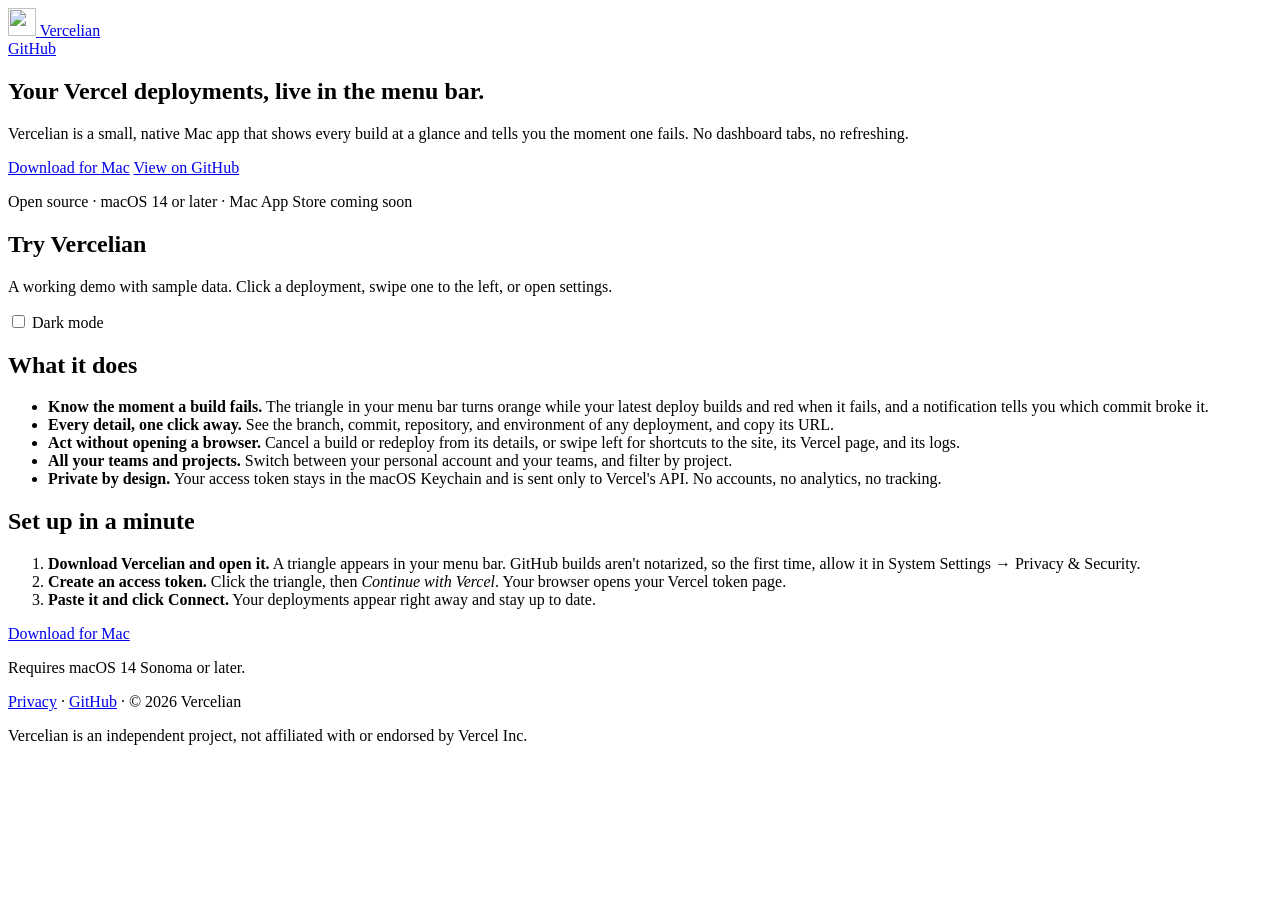
==== website/public/index.html @ 94819707 "Use the App Store screenshot's layout for the OG image The card now follows the first App Store scre" ====
<!doctype html>
<html lang="en">
<head>
  <meta charset="utf-8">
  <meta name="viewport" content="width=device-width, initial-scale=1">
  <title>Vercelian · Vercel deployments in your Mac menu bar</title>
  <meta name="description" content="Vercelian is a native Mac app that shows your Vercel deployments live in the menu bar and alerts you the moment a build fails. Open source, no tracking.">
  <link rel="canonical" href="https://vercelian.co/">
  <meta name="robots" content="index, follow, max-image-preview:large, max-snippet:-1, max-video-preview:-1">
  <!-- The same page as Markdown, for AI agents. See also /llms.txt. -->
  <link rel="alternate" type="text/markdown" href="/index.md" title="Vercelian (Markdown)">

  <meta property="og:type" content="website">
  <meta property="og:site_name" content="Vercelian">
  <meta property="og:locale" content="en_US">
  <meta property="og:url" content="https://vercelian.co/">
  <meta property="og:title" content="Vercelian · Vercel deployments in your Mac menu bar">
  <meta property="og:description" content="A native Mac app that shows your Vercel deployments live in the menu bar and alerts you the moment a build fails.">
  <meta property="og:image" content="https://vercelian.co/assets/og.jpg?v=4">
  <meta property="og:image:width" content="1200">
  <meta property="og:image:height" content="630">
  <meta property="og:image:alt" content="Vercelian's popover open under the macOS menu bar, listing queued, building, and ready deployments, beneath the headline “Vercel Deployments in Your Menu Bar”">
  <meta name="twitter:card" content="summary_large_image">

  <meta name="theme-color" content="#ffffff" media="(prefers-color-scheme: light)">
  <meta name="theme-color" content="#0a0a0a" media="(prefers-color-scheme: dark)">
  <link rel="icon" type="image/png" href="/assets/favicon.png?v=2">
  <link rel="apple-touch-icon" href="/apple-touch-icon.png">
  <link rel="preload" href="/assets/fonts/Geist-Variable.woff2" as="font" type="font/woff2" crossorigin>
  <link rel="stylesheet" href="/styles.css">
  <link rel="stylesheet" href="/demo.css">

  <script type="application/ld+json">
  {
    "@context": "https://schema.org",
    "@graph": [
      {
        "@type": "WebSite",
        "@id": "https://vercelian.co/#website",
        "url": "https://vercelian.co/",
        "name": "Vercelian",
        "description": "A native Mac app that shows your Vercel deployments live in the menu bar.",
        "inLanguage": "en",
        "publisher": { "@id": "https://vercelian.co/#organization" }
      },
      {
        "@type": "Organization",
        "@id": "https://vercelian.co/#organization",
        "name": "Vercelian",
        "url": "https://vercelian.co/",
        "logo": {
          "@type": "ImageObject",
          "url": "https://vercelian.co/assets/icon.png",
          "width": 256,
          "height": 256
        }
      },
      {
        "@type": "SoftwareApplication",
        "@id": "https://vercelian.co/#app",
        "name": "Vercelian",
        "url": "https://vercelian.co/",
        "description": "Vercelian is a native Mac app that shows your Vercel deployments live in the menu bar and alerts you the moment a build fails.",
        "applicationCategory": "DeveloperApplication",
        "operatingSystem": "macOS 14 or later",
        "softwareRequirements": "A Vercel account",
        "image": "https://vercelian.co/assets/icon.png",
        "screenshot": "https://vercelian.co/assets/preview.png",
        "license": "https://opensource.org/licenses/MIT",
        "featureList": [
          "Menu bar icon turns orange while your latest deploy builds and red when it fails",
          "Notifications that name the commit that broke the build",
          "Branch, commit, repository, and environment of every deployment",
          "Cancel or redeploy a build, and open its site, Vercel page, or logs",
          "Personal account and teams, filterable by project",
          "Access token kept in the macOS Keychain, with no analytics or tracking"
        ],
        "publisher": { "@id": "https://vercelian.co/#organization" }
      }
    ]
  }
  </script>
</head>
<body>
  <div class="wrap">
    <header class="site-header">
      <a class="brand" href="/">
        <img src="/assets/icon.png" width="28" height="28" alt="">
        <span>Vercelian</span>
      </a>
      <nav>
        <a href="https://github.com/deebov/vercelian">GitHub</a>
      </nav>
    </header>

    <main>
      <section class="hero">
        <h1>Your Vercel deployments, live in the menu bar.</h1>
        <p class="lede">Vercelian is a small, native Mac app that shows every build at a glance and tells you the moment one fails. No dashboard tabs, no refreshing.</p>
        <div class="actions">
          <a class="btn btn-primary" href="https://github.com/deebov/vercelian/releases/latest/download/Vercelian.zip">Download for Mac</a>
          <a class="btn btn-secondary" href="https://github.com/deebov/vercelian">View on GitHub</a>
        </div>
        <p class="meta">Open source · macOS 14 or later · Mac App Store coming soon</p>
      </section>

      <section class="demo-section" aria-labelledby="demo-title">
        <h2 id="demo-title" class="visually-hidden">Try Vercelian</h2>
        <div class="demo" id="demo">
          <noscript><img class="demo-fallback" src="/assets/preview.png" width="1920" height="1200" alt="Vercelian's popover listing queued, building, ready, and failed deployments"></noscript>
        </div>
        <div class="demo-caption">
          <p>A working demo with sample data. Click a deployment, swipe one to the left, or open settings.</p>
          <label class="theme-toggle">
            <input type="checkbox" id="demo-dark">
            <span>Dark mode</span>
          </label>
        </div>
      </section>

      <section class="features" aria-labelledby="features-title">
        <h2 id="features-title">What it does</h2>
        <ul>
          <li>
            <strong>Know the moment a build fails.</strong>
            <span>The triangle in your menu bar turns orange while your latest deploy builds and red when it fails, and a notification tells you which commit broke it.</span>
          </li>
          <li>
            <strong>Every detail, one click away.</strong>
            <span>See the branch, commit, repository, and environment of any deployment, and copy its URL.</span>
          </li>
          <li>
            <strong>Act without opening a browser.</strong>
            <span>Cancel a build or redeploy from its details, or swipe left for shortcuts to the site, its Vercel page, and its logs.</span>
          </li>
          <li>
            <strong>All your teams and projects.</strong>
            <span>Switch between your personal account and your teams, and filter by project.</span>
          </li>
          <li>
            <strong>Private by design.</strong>
            <span>Your access token stays in the macOS Keychain and is sent only to Vercel's API. No accounts, no analytics, no tracking.</span>
          </li>
        </ul>
      </section>

      <section class="steps" aria-labelledby="steps-title">
        <h2 id="steps-title">Set up in a minute</h2>
        <ol>
          <li>
            <strong>Download Vercelian and open it.</strong>
            <span>A triangle appears in your menu bar. GitHub builds aren't notarized, so the first time, allow it in System Settings → Privacy &amp; Security.</span>
          </li>
          <li>
            <strong>Create an access token.</strong>
            <span>Click the triangle, then <em>Continue with Vercel</em>. Your browser opens your Vercel token page.</span>
          </li>
          <li>
            <strong>Paste it and click Connect.</strong>
            <span>Your deployments appear right away and stay up to date.</span>
          </li>
        </ol>
      </section>

      <section class="cta">
        <a class="btn btn-primary" href="https://github.com/deebov/vercelian/releases/latest/download/Vercelian.zip">Download for Mac</a>
        <p class="meta">Requires macOS 14 Sonoma or later.</p>
      </section>
    </main>

    <footer class="site-footer">
      <p>
        <a href="/privacy">Privacy</a>
        <span aria-hidden="true">·</span>
        <a href="https://github.com/deebov/vercelian">GitHub</a>
        <span aria-hidden="true">·</span>
        <span>© 2026 Vercelian</span>
      </p>
      <p>Vercelian is an independent project, not affiliated with or endorsed by Vercel Inc.</p>
    </footer>
  </div>

  <script src="/demo.js" defer></script>
</body>
</html>
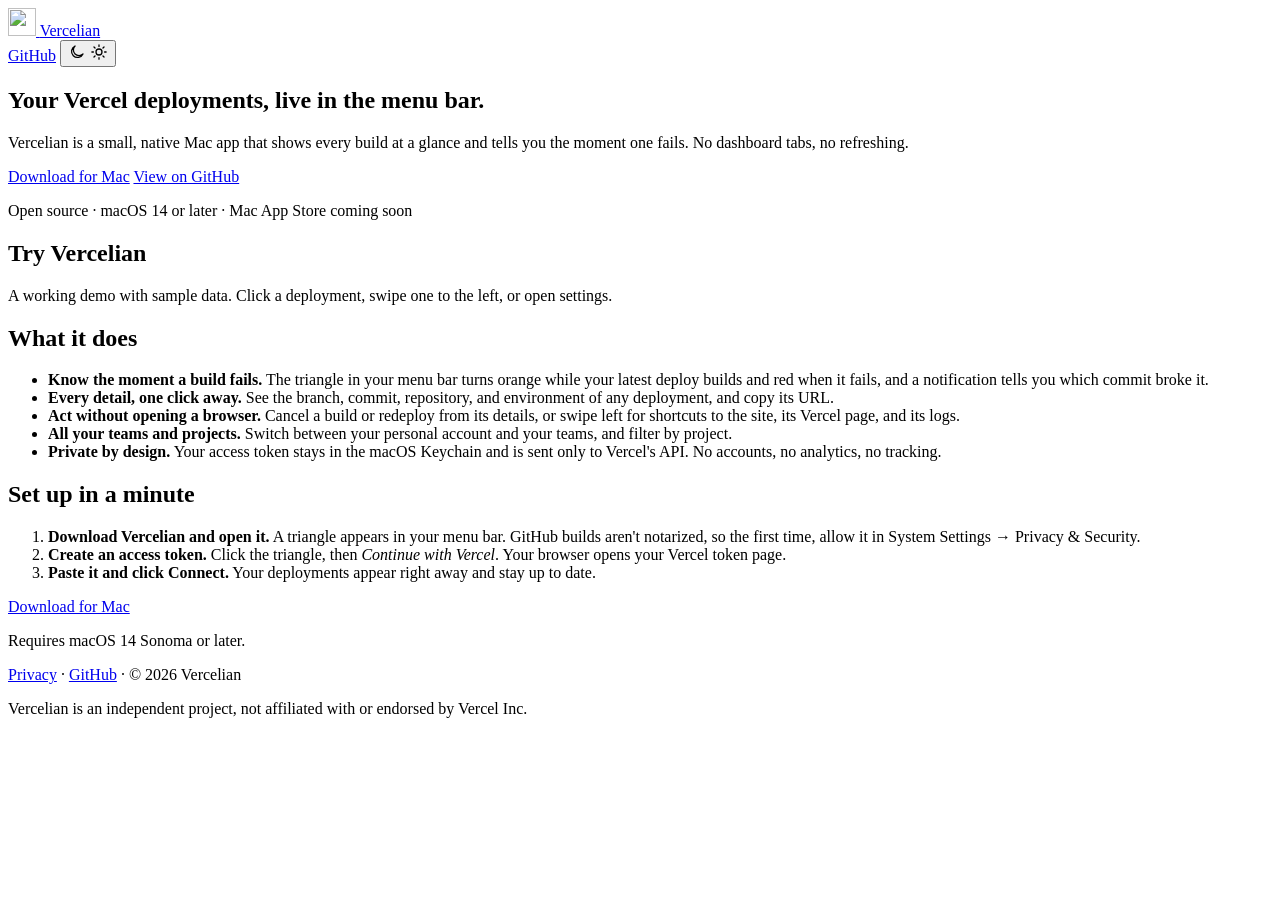
==== commit 2cc15579: "Refresh the preview and OG images The README's and the site's preview, and the OG card, show the app" ====
--- a/website/public/index.html
+++ b/website/public/index.html
@@ -16,10 +16,10 @@
   <meta property="og:url" content="https://vercelian.co/">
   <meta property="og:title" content="Vercelian · Vercel deployments in your Mac menu bar">
   <meta property="og:description" content="A native Mac app that shows your Vercel deployments live in the menu bar and alerts you the moment a build fails.">
-  <meta property="og:image" content="https://vercelian.co/assets/og.jpg?v=4">
+  <meta property="og:image" content="https://vercelian.co/assets/og.jpg?v=7">
   <meta property="og:image:width" content="1200">
   <meta property="og:image:height" content="630">
-  <meta property="og:image:alt" content="Vercelian's popover open under the macOS menu bar, listing queued, building, and ready deployments, beneath the headline “Vercel Deployments in Your Menu Bar”">
+  <meta property="og:image:alt" content="Vercelian's popover open under a MacBook's menu bar, listing queued, building, and ready deployments, beside the headline “Vercel Deploys, Right in Your Menu Bar” and badges for macOS, privacy, and open source">
   <meta name="twitter:card" content="summary_large_image">
 
   <meta name="theme-color" content="#ffffff" media="(prefers-color-scheme: light)">
@@ -29,6 +29,7 @@
   <link rel="preload" href="/assets/fonts/Geist-Variable.woff2" as="font" type="font/woff2" crossorigin>
   <link rel="stylesheet" href="/styles.css">
   <link rel="stylesheet" href="/demo.css">
+  <script src="/theme.js"></script>
 
   <script type="application/ld+json">
   {
@@ -90,6 +91,10 @@
       </a>
       <nav>
         <a href="https://github.com/deebov/vercelian">GitHub</a>
+        <button class="theme-button" type="button" aria-label="Switch theme">
+          <svg class="icon-moon" viewBox="0 0 24 24" width="18" height="18" fill="none" stroke="currentColor" stroke-width="1.7" stroke-linecap="round" stroke-linejoin="round" aria-hidden="true"><path d="M20 14.6A8 8 0 1 1 9.4 4a6.4 6.4 0 0 0 10.6 10.6Z"/></svg>
+          <svg class="icon-sun" viewBox="0 0 24 24" width="18" height="18" fill="none" stroke="currentColor" stroke-width="1.7" stroke-linecap="round" aria-hidden="true"><circle cx="12" cy="12" r="4"/><path d="M12 2.5v2M12 19.5v2M2.5 12h2M19.5 12h2M5.3 5.3l1.4 1.4M17.3 17.3l1.4 1.4M5.3 18.7l1.4-1.4M17.3 6.7l1.4-1.4"/></svg>
+        </button>
       </nav>
     </header>
 
@@ -111,10 +116,6 @@
         </div>
         <div class="demo-caption">
           <p>A working demo with sample data. Click a deployment, swipe one to the left, or open settings.</p>
-          <label class="theme-toggle">
-            <input type="checkbox" id="demo-dark">
-            <span>Dark mode</span>
-          </label>
         </div>
       </section>
 
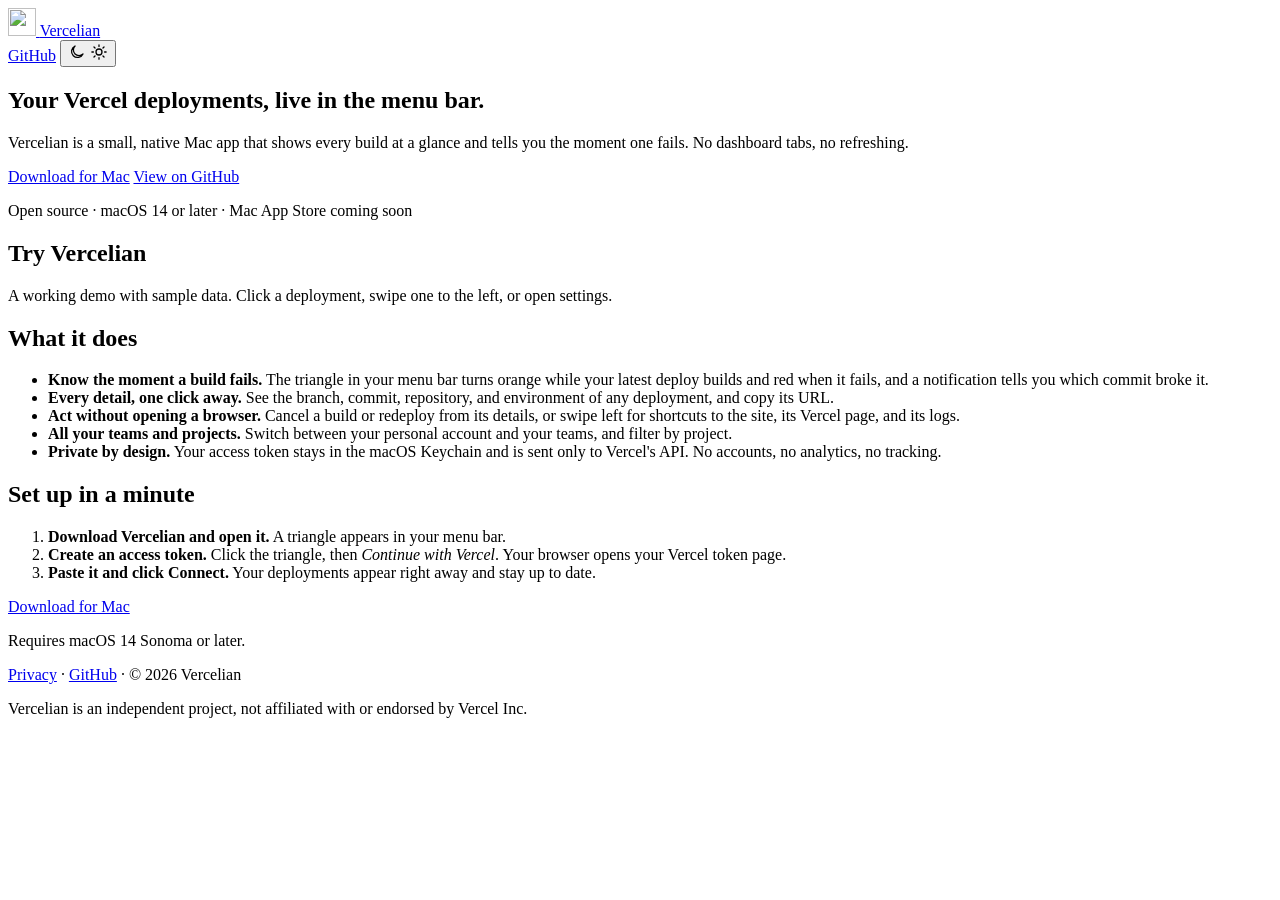
==== commit d395abc7: "Serve the notarized app from the site The download pointed at the latest GitHub release, which a pri" ====
--- a/website/public/index.html
+++ b/website/public/index.html
@@ -103,7 +103,7 @@
         <h1>Your Vercel deployments, live in the menu bar.</h1>
         <p class="lede">Vercelian is a small, native Mac app that shows every build at a glance and tells you the moment one fails. No dashboard tabs, no refreshing.</p>
         <div class="actions">
-          <a class="btn btn-primary" href="https://github.com/deebov/vercelian/releases/latest/download/Vercelian.zip">Download for Mac</a>
+          <a class="btn btn-primary" href="/Vercelian.zip">Download for Mac</a>
           <a class="btn btn-secondary" href="https://github.com/deebov/vercelian">View on GitHub</a>
         </div>
         <p class="meta">Open source · macOS 14 or later · Mac App Store coming soon</p>
@@ -150,7 +150,7 @@
         <ol>
           <li>
             <strong>Download Vercelian and open it.</strong>
-            <span>A triangle appears in your menu bar. GitHub builds aren't notarized, so the first time, allow it in System Settings → Privacy &amp; Security.</span>
+            <span>A triangle appears in your menu bar.</span>
           </li>
           <li>
             <strong>Create an access token.</strong>
@@ -164,7 +164,7 @@
       </section>
 
       <section class="cta">
-        <a class="btn btn-primary" href="https://github.com/deebov/vercelian/releases/latest/download/Vercelian.zip">Download for Mac</a>
+        <a class="btn btn-primary" href="/Vercelian.zip">Download for Mac</a>
         <p class="meta">Requires macOS 14 Sonoma or later.</p>
       </section>
     </main>
